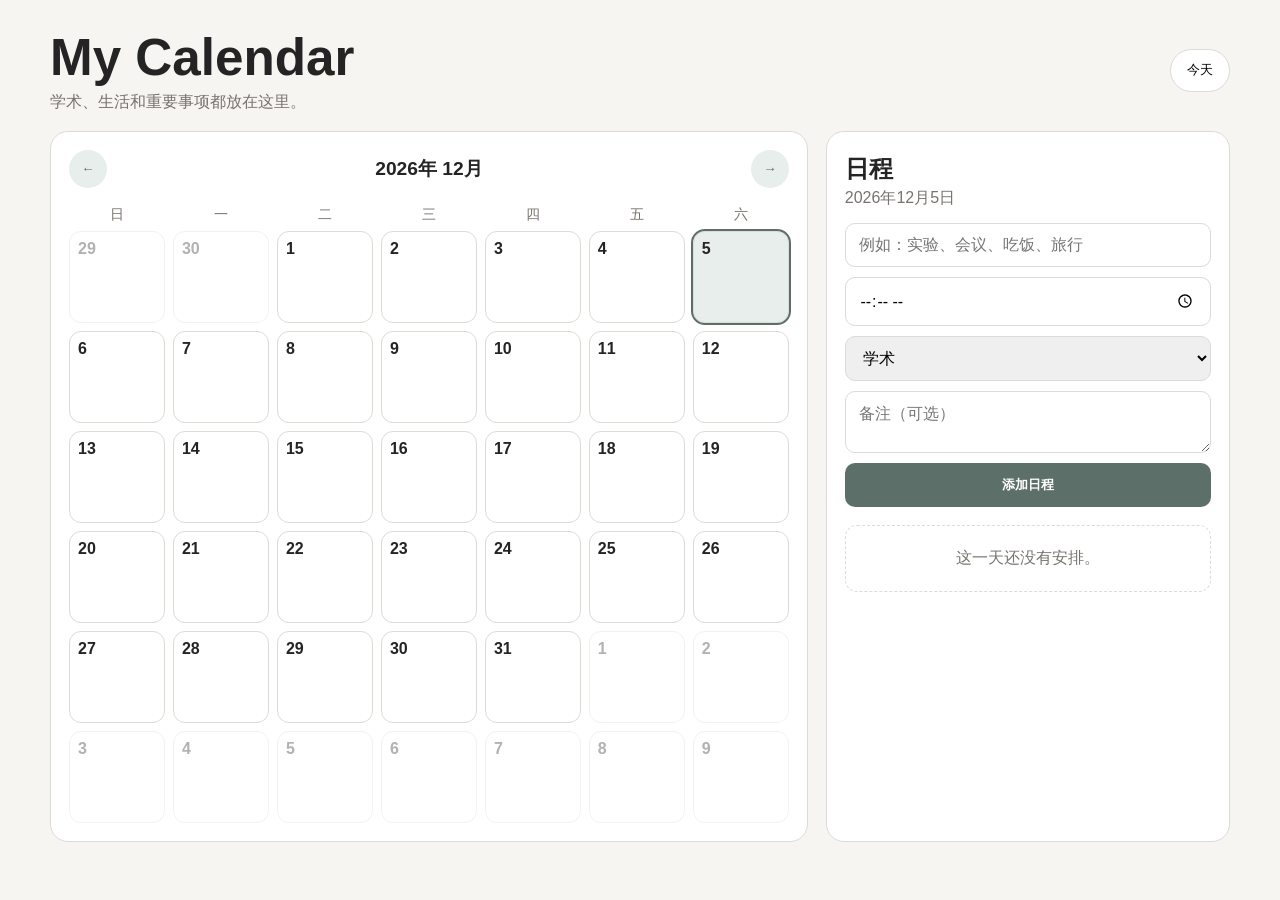
==== calendar.html @ 3a6f12c0 "Add files via upload" ====
<!DOCTYPE html>
<html lang="zh-CN">
<head>
<meta charset="UTF-8">
<meta name="viewport" content="width=device-width,initial-scale=1.0">
<title>My Calendar</title>
<style>
:root{--bg:#f7f5f2;--panel:#fff;--text:#242424;--muted:#77736d;--line:#dedad5;--accent:#5c6f68;--soft:#e8eeeb;--life:#b68564;--important:#b75c5c}
*{box-sizing:border-box}body{margin:0;font-family:-apple-system,BlinkMacSystemFont,"Segoe UI",Arial,sans-serif;background:var(--bg);color:var(--text)}
.app{width:min(1180px,94%);margin:auto;padding:28px 0 50px}.top{display:flex;justify-content:space-between;align-items:center;gap:16px;margin-bottom:18px}
h1{margin:0;font-size:clamp(2rem,4vw,3.4rem)}.sub{color:var(--muted);margin:.3rem 0 0}.today{border:1px solid var(--line);background:#fff;border-radius:999px;padding:.7rem 1rem;cursor:pointer}
.layout{display:grid;grid-template-columns:1.5fr .8fr;gap:18px}.panel{background:var(--panel);border:1px solid var(--line);border-radius:18px;padding:18px}
.calhead{display:flex;justify-content:space-between;align-items:center;margin-bottom:12px}.calhead button{border:0;background:var(--soft);color:var(--accent);width:38px;height:38px;border-radius:50%;cursor:pointer}
.month{font-weight:700;font-size:1.2rem}.week,.days{display:grid;grid-template-columns:repeat(7,1fr);gap:8px}.week div{text-align:center;color:var(--muted);font-size:.85rem;padding:.4rem 0}
.day{min-height:92px;border:1px solid var(--line);border-radius:12px;padding:8px;cursor:pointer}.day.other{opacity:.35}.day.now{outline:2px solid var(--accent)}.day.sel{background:var(--soft)}
.num{font-weight:600}.dots{display:flex;gap:4px;flex-wrap:wrap;margin-top:8px}.dot{width:7px;height:7px;border-radius:50%;background:var(--accent)}.dot.life{background:var(--life)}.dot.important{background:var(--important)}
h2{margin:.2rem 0}.date{color:var(--muted);margin-bottom:14px}.form{display:grid;gap:10px;margin-bottom:18px}
input,select,textarea{width:100%;padding:.75rem .85rem;border:1px solid var(--line);border-radius:10px;font:inherit}.add{border:0;background:var(--accent);color:#fff;padding:.8rem 1rem;border-radius:10px;cursor:pointer;font-weight:600}
.tasks{display:grid;gap:10px}.task{border:1px solid var(--line);border-radius:12px;padding:12px;display:grid;grid-template-columns:auto 1fr auto;gap:10px}.task.done .title{text-decoration:line-through;opacity:.5}
.meta{font-size:.85rem;color:var(--muted);margin-top:4px}.tag{display:inline-block;padding:.15rem .45rem;border-radius:999px;background:var(--soft);color:var(--accent);margin-right:6px}.tag.life{background:#f0e2d7;color:#9a6747}.tag.important{background:#f4dddd;color:#a74a4a}
.del{border:0;background:transparent;color:var(--important);cursor:pointer;font-size:1.1rem}.empty{color:var(--muted);text-align:center;padding:22px;border:1px dashed var(--line);border-radius:12px}
@media(max-width:820px){.layout{grid-template-columns:1fr}.day{min-height:70px}}
</style>
</head>
<body>
<div class="app">
  <div class="top">
    <div><h1>My Calendar</h1><p class="sub">学术、生活和重要事项都放在这里。</p></div>
    <button class="today" id="todayBtn">今天</button>
  </div>
  <div class="layout">
    <section class="panel">
      <div class="calhead"><button id="prev">←</button><div class="month" id="month"></div><button id="next">→</button></div>
      <div class="week"><div>日</div><div>一</div><div>二</div><div>三</div><div>四</div><div>五</div><div>六</div></div>
      <div class="days" id="days"></div>
    </section>
    <aside class="panel">
      <h2>日程</h2><div class="date" id="date"></div>
      <div class="form">
        <input id="title" placeholder="例如：实验、会议、吃饭、旅行">
        <input id="time" type="time">
        <select id="cat"><option value="academic">学术</option><option value="life">生活</option><option value="important">重要</option></select>
        <textarea id="note" placeholder="备注（可选）"></textarea>
        <button class="add" id="add">添加日程</button>
      </div>
      <div class="tasks" id="tasks"></div>
    </aside>
  </div>
</div>
<script>
const K="ying_calendar_v1";let data=JSON.parse(localStorage.getItem(K)||"{}");
const now=new Date();let view=new Date(now.getFullYear(),now.getMonth(),1);let sel=new Date(now.getFullYear(),now.getMonth(),now.getDate());
const $=id=>document.getElementById(id);
function key(d){return d.getFullYear()+"-"+String(d.getMonth()+1).padStart(2,"0")+"-"+String(d.getDate()).padStart(2,"0")}
function same(a,b){return a.getFullYear()==b.getFullYear()&&a.getMonth()==b.getMonth()&&a.getDate()==b.getDate()}
function save(){localStorage.setItem(K,JSON.stringify(data))}
function renderCal(){
 $("days").innerHTML=""; const y=view.getFullYear(),m=view.getMonth(); $("month").textContent=`${y}年 ${m+1}月`;
 const first=new Date(y,m,1),start=new Date(y,m,1-first.getDay());
 for(let i=0;i<42;i++){let d=new Date(start);d.setDate(start.getDate()+i);let e=document.createElement("div");e.className="day"+(d.getMonth()!=m?" other":"")+(same(d,now)?" now":"")+(same(d,sel)?" sel":"");
 e.innerHTML=`<div class="num">${d.getDate()}</div>`; let arr=data[key(d)]||[]; if(arr.length){let dots=document.createElement("div");dots.className="dots";arr.slice(0,6).forEach(t=>{let s=document.createElement("span");s.className="dot "+t.cat;dots.appendChild(s)});e.appendChild(dots)}
 e.onclick=()=>{sel=new Date(d.getFullYear(),d.getMonth(),d.getDate());if(d.getMonth()!=m)view=new Date(d.getFullYear(),d.getMonth(),1);render()};$("days").appendChild(e)}
}
function label(c){return c==="life"?"生活":c==="important"?"重要":"学术"}
function renderTasks(){
 const k=key(sel),arr=data[k]||[];$("date").textContent=`${sel.getFullYear()}年${sel.getMonth()+1}月${sel.getDate()}日`;$("tasks").innerHTML="";
 if(!arr.length){$("tasks").innerHTML='<div class="empty">这一天还没有安排。</div>';return}
 arr.sort((a,b)=>(a.time||"99:99").localeCompare(b.time||"99:99")).forEach((t,i)=>{let e=document.createElement("div");e.className="task"+(t.done?" done":"");
 e.innerHTML=`<input type="checkbox" ${t.done?"checked":""}><div><div class="title">${t.title}</div><div class="meta"><span class="tag ${t.cat}">${label(t.cat)}</span>${t.time||""}${t.note?" · "+t.note:""}</div></div><button class="del">×</button>`;
 e.querySelector("input").onchange=x=>{t.done=x.target.checked;save();renderTasks()};e.querySelector(".del").onclick=()=>{arr.splice(i,1);if(!arr.length)delete data[k];save();render()};$("tasks").appendChild(e)})
}
function render(){renderCal();renderTasks()}
$("prev").onclick=()=>{view=new Date(view.getFullYear(),view.getMonth()-1,1);renderCal()};$("next").onclick=()=>{view=new Date(view.getFullYear(),view.getMonth()+1,1);renderCal()};
$("todayBtn").onclick=()=>{sel=new Date(now.getFullYear(),now.getMonth(),now.getDate());view=new Date(now.getFullYear(),now.getMonth(),1);render()};
$("add").onclick=()=>{let t=$("title").value.trim();if(!t)return alert("先写一个日程名称。");let k=key(sel);data[k]=data[k]||[];data[k].push({title:t,time:$("time").value,cat:$("cat").value,note:$("note").value.trim(),done:false});$("title").value="";$("time").value="";$("note").value="";save();render()};
render();
</script>
</body>
</html>
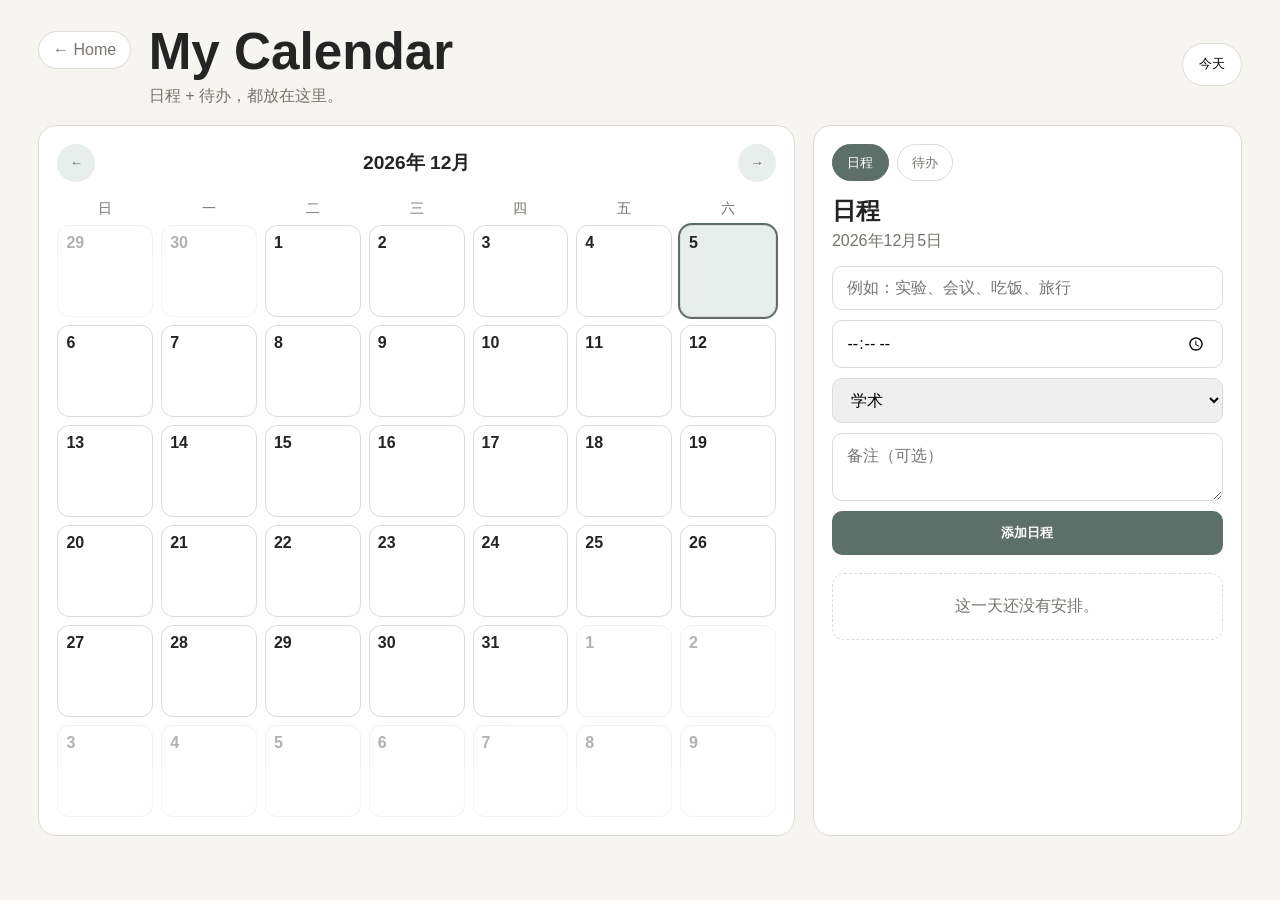
==== commit a4d6336c: "Add files via upload" ====
--- a/calendar.html
+++ b/calendar.html
@@ -3,77 +3,260 @@
 <head>
 <meta charset="UTF-8">
 <meta name="viewport" content="width=device-width,initial-scale=1.0">
-<title>My Calendar</title>
+<title>Ying's Calendar</title>
 <style>
-:root{--bg:#f7f5f2;--panel:#fff;--text:#242424;--muted:#77736d;--line:#dedad5;--accent:#5c6f68;--soft:#e8eeeb;--life:#b68564;--important:#b75c5c}
-*{box-sizing:border-box}body{margin:0;font-family:-apple-system,BlinkMacSystemFont,"Segoe UI",Arial,sans-serif;background:var(--bg);color:var(--text)}
-.app{width:min(1180px,94%);margin:auto;padding:28px 0 50px}.top{display:flex;justify-content:space-between;align-items:center;gap:16px;margin-bottom:18px}
-h1{margin:0;font-size:clamp(2rem,4vw,3.4rem)}.sub{color:var(--muted);margin:.3rem 0 0}.today{border:1px solid var(--line);background:#fff;border-radius:999px;padding:.7rem 1rem;cursor:pointer}
-.layout{display:grid;grid-template-columns:1.5fr .8fr;gap:18px}.panel{background:var(--panel);border:1px solid var(--line);border-radius:18px;padding:18px}
-.calhead{display:flex;justify-content:space-between;align-items:center;margin-bottom:12px}.calhead button{border:0;background:var(--soft);color:var(--accent);width:38px;height:38px;border-radius:50%;cursor:pointer}
-.month{font-weight:700;font-size:1.2rem}.week,.days{display:grid;grid-template-columns:repeat(7,1fr);gap:8px}.week div{text-align:center;color:var(--muted);font-size:.85rem;padding:.4rem 0}
-.day{min-height:92px;border:1px solid var(--line);border-radius:12px;padding:8px;cursor:pointer}.day.other{opacity:.35}.day.now{outline:2px solid var(--accent)}.day.sel{background:var(--soft)}
-.num{font-weight:600}.dots{display:flex;gap:4px;flex-wrap:wrap;margin-top:8px}.dot{width:7px;height:7px;border-radius:50%;background:var(--accent)}.dot.life{background:var(--life)}.dot.important{background:var(--important)}
-h2{margin:.2rem 0}.date{color:var(--muted);margin-bottom:14px}.form{display:grid;gap:10px;margin-bottom:18px}
-input,select,textarea{width:100%;padding:.75rem .85rem;border:1px solid var(--line);border-radius:10px;font:inherit}.add{border:0;background:var(--accent);color:#fff;padding:.8rem 1rem;border-radius:10px;cursor:pointer;font-weight:600}
-.tasks{display:grid;gap:10px}.task{border:1px solid var(--line);border-radius:12px;padding:12px;display:grid;grid-template-columns:auto 1fr auto;gap:10px}.task.done .title{text-decoration:line-through;opacity:.5}
-.meta{font-size:.85rem;color:var(--muted);margin-top:4px}.tag{display:inline-block;padding:.15rem .45rem;border-radius:999px;background:var(--soft);color:var(--accent);margin-right:6px}.tag.life{background:#f0e2d7;color:#9a6747}.tag.important{background:#f4dddd;color:#a74a4a}
-.del{border:0;background:transparent;color:var(--important);cursor:pointer;font-size:1.1rem}.empty{color:var(--muted);text-align:center;padding:22px;border:1px dashed var(--line);border-radius:12px}
-@media(max-width:820px){.layout{grid-template-columns:1fr}.day{min-height:70px}}
+:root{
+  --bg:#f7f5f2;--panel:#fff;--text:#242424;--muted:#77736d;--line:#dedad5;
+  --accent:#5c6f68;--soft:#e8eeeb;--life:#b68564;--important:#b75c5c
+}
+*{box-sizing:border-box}
+body{margin:0;font-family:-apple-system,BlinkMacSystemFont,"Segoe UI",Arial,sans-serif;background:var(--bg);color:var(--text)}
+a{color:inherit}
+.app{width:min(1220px,94%);margin:auto;padding:22px 0 50px}
+.top{display:flex;justify-content:space-between;align-items:center;gap:16px;margin-bottom:18px}
+.top-left{display:flex;align-items:flex-start;gap:18px}
+.back{margin-top:9px;text-decoration:none;border:1px solid var(--line);background:#fff;border-radius:999px;padding:.55rem .85rem;color:var(--muted)}
+h1{margin:0;font-size:clamp(2rem,4vw,3.4rem)}
+.sub{color:var(--muted);margin:.3rem 0 0}
+.today{border:1px solid var(--line);background:#fff;border-radius:999px;padding:.7rem 1rem;cursor:pointer}
+.layout{display:grid;grid-template-columns:1.5fr .85fr;gap:18px}
+.panel{background:var(--panel);border:1px solid var(--line);border-radius:18px;padding:18px}
+.calhead{display:flex;justify-content:space-between;align-items:center;margin-bottom:12px}
+.calhead button{border:0;background:var(--soft);color:var(--accent);width:38px;height:38px;border-radius:50%;cursor:pointer}
+.month{font-weight:700;font-size:1.2rem}
+.week,.days{display:grid;grid-template-columns:repeat(7,1fr);gap:8px}
+.week div{text-align:center;color:var(--muted);font-size:.85rem;padding:.4rem 0}
+.day{min-height:92px;border:1px solid var(--line);border-radius:12px;padding:8px;cursor:pointer}
+.day.other{opacity:.35}.day.now{outline:2px solid var(--accent)}.day.sel{background:var(--soft)}
+.num{font-weight:600}
+.dots{display:flex;gap:4px;flex-wrap:wrap;margin-top:8px}
+.dot{width:7px;height:7px;border-radius:50%;background:var(--accent)}
+.dot.life{background:var(--life)}.dot.important{background:var(--important)}
+.tabs{display:flex;gap:8px;margin-bottom:14px}
+.tab{border:1px solid var(--line);background:#fff;padding:.55rem .9rem;border-radius:999px;cursor:pointer;color:var(--muted)}
+.tab.active{background:var(--accent);color:#fff;border-color:var(--accent)}
+.tabpage{display:none}.tabpage.active{display:block}
+h2{margin:.2rem 0}.date{color:var(--muted);margin-bottom:14px}
+.form{display:grid;gap:10px;margin-bottom:18px}
+input,select,textarea{width:100%;padding:.75rem .85rem;border:1px solid var(--line);border-radius:10px;font:inherit}
+textarea{min-height:68px;resize:vertical}
+.add{border:0;background:var(--accent);color:#fff;padding:.8rem 1rem;border-radius:10px;cursor:pointer;font-weight:600}
+.tasks,.todos{display:grid;gap:10px}
+.task,.todo{border:1px solid var(--line);border-radius:12px;padding:12px;display:grid;grid-template-columns:auto 1fr auto;gap:10px;align-items:start}
+.task.done .title,.todo.done .title{text-decoration:line-through;opacity:.5}
+.meta{font-size:.85rem;color:var(--muted);margin-top:4px}
+.tag{display:inline-block;padding:.15rem .45rem;border-radius:999px;background:var(--soft);color:var(--accent);margin-right:6px}
+.tag.life{background:#f0e2d7;color:#9a6747}.tag.important{background:#f4dddd;color:#a74a4a}
+.del{border:0;background:transparent;color:var(--important);cursor:pointer;font-size:1.1rem}
+.empty{color:var(--muted);text-align:center;padding:22px;border:1px dashed var(--line);border-radius:12px}
+.todo-form{display:grid;grid-template-columns:1fr auto;gap:8px;margin-bottom:12px}
+.todo-form button{border:0;background:var(--accent);color:#fff;border-radius:10px;padding:0 1rem;cursor:pointer}
+.todo-tools{display:flex;justify-content:space-between;align-items:center;margin:10px 0 14px;color:var(--muted);font-size:.9rem}
+.small-btn{border:1px solid var(--line);background:#fff;border-radius:999px;padding:.4rem .7rem;cursor:pointer;color:var(--muted)}
+@media(max-width:820px){.layout{grid-template-columns:1fr}.day{min-height:70px}.top{align-items:flex-start}.top-left{gap:10px}}
 </style>
 </head>
 <body>
 <div class="app">
   <div class="top">
-    <div><h1>My Calendar</h1><p class="sub">学术、生活和重要事项都放在这里。</p></div>
+    <div class="top-left">
+      <a class="back" href="index.html">← Home</a>
+      <div>
+        <h1>My Calendar</h1>
+        <p class="sub">日程 + 待办，都放在这里。</p>
+      </div>
+    </div>
     <button class="today" id="todayBtn">今天</button>
   </div>
+
   <div class="layout">
     <section class="panel">
-      <div class="calhead"><button id="prev">←</button><div class="month" id="month"></div><button id="next">→</button></div>
+      <div class="calhead">
+        <button id="prev">←</button>
+        <div class="month" id="month"></div>
+        <button id="next">→</button>
+      </div>
       <div class="week"><div>日</div><div>一</div><div>二</div><div>三</div><div>四</div><div>五</div><div>六</div></div>
       <div class="days" id="days"></div>
     </section>
+
     <aside class="panel">
-      <h2>日程</h2><div class="date" id="date"></div>
-      <div class="form">
-        <input id="title" placeholder="例如：实验、会议、吃饭、旅行">
-        <input id="time" type="time">
-        <select id="cat"><option value="academic">学术</option><option value="life">生活</option><option value="important">重要</option></select>
-        <textarea id="note" placeholder="备注（可选）"></textarea>
-        <button class="add" id="add">添加日程</button>
-      </div>
-      <div class="tasks" id="tasks"></div>
+      <div class="tabs">
+        <button class="tab active" data-tab="schedule">日程</button>
+        <button class="tab" data-tab="todo">待办</button>
+      </div>
+
+      <div id="schedule" class="tabpage active">
+        <h2>日程</h2>
+        <div class="date" id="date"></div>
+        <div class="form">
+          <input id="title" placeholder="例如：实验、会议、吃饭、旅行">
+          <input id="time" type="time">
+          <select id="cat">
+            <option value="academic">学术</option>
+            <option value="life">生活</option>
+            <option value="important">重要</option>
+          </select>
+          <textarea id="note" placeholder="备注（可选）"></textarea>
+          <button class="add" id="add">添加日程</button>
+        </div>
+        <div class="tasks" id="tasks"></div>
+      </div>
+
+      <div id="todo" class="tabpage">
+        <h2>待办清单</h2>
+        <div class="todo-form">
+          <input id="todoTitle" placeholder="例如：整理数据、买咖啡豆、预约...">
+          <button id="addTodo">添加</button>
+        </div>
+        <div class="todo-tools">
+          <span id="todoCount">0 项未完成</span>
+          <button class="small-btn" id="clearDone">清除已完成</button>
+        </div>
+        <div class="todos" id="todos"></div>
+      </div>
     </aside>
   </div>
 </div>
+
 <script>
-const K="ying_calendar_v1";let data=JSON.parse(localStorage.getItem(K)||"{}");
-const now=new Date();let view=new Date(now.getFullYear(),now.getMonth(),1);let sel=new Date(now.getFullYear(),now.getMonth(),now.getDate());
+const K="ying_calendar_v2";
+let store=JSON.parse(localStorage.getItem(K)||'{"events":{},"todos":[]}');
+if(!store.events) store.events={};
+if(!store.todos) store.todos=[];
+
+const now=new Date();
+let view=new Date(now.getFullYear(),now.getMonth(),1);
+let sel=new Date(now.getFullYear(),now.getMonth(),now.getDate());
 const $=id=>document.getElementById(id);
-function key(d){return d.getFullYear()+"-"+String(d.getMonth()+1).padStart(2,"0")+"-"+String(d.getDate()).padStart(2,"0")}
-function same(a,b){return a.getFullYear()==b.getFullYear()&&a.getMonth()==b.getMonth()&&a.getDate()==b.getDate()}
-function save(){localStorage.setItem(K,JSON.stringify(data))}
+
+function dateKey(d){
+  return d.getFullYear()+"-"+String(d.getMonth()+1).padStart(2,"0")+"-"+String(d.getDate()).padStart(2,"0");
+}
+function same(a,b){
+  return a.getFullYear()==b.getFullYear()&&a.getMonth()==b.getMonth()&&a.getDate()==b.getDate();
+}
+function save(){localStorage.setItem(K,JSON.stringify(store))}
+function catLabel(c){return c==="life"?"生活":c==="important"?"重要":"学术"}
+
 function renderCal(){
- $("days").innerHTML=""; const y=view.getFullYear(),m=view.getMonth(); $("month").textContent=`${y}年 ${m+1}月`;
- const first=new Date(y,m,1),start=new Date(y,m,1-first.getDay());
- for(let i=0;i<42;i++){let d=new Date(start);d.setDate(start.getDate()+i);let e=document.createElement("div");e.className="day"+(d.getMonth()!=m?" other":"")+(same(d,now)?" now":"")+(same(d,sel)?" sel":"");
- e.innerHTML=`<div class="num">${d.getDate()}</div>`; let arr=data[key(d)]||[]; if(arr.length){let dots=document.createElement("div");dots.className="dots";arr.slice(0,6).forEach(t=>{let s=document.createElement("span");s.className="dot "+t.cat;dots.appendChild(s)});e.appendChild(dots)}
- e.onclick=()=>{sel=new Date(d.getFullYear(),d.getMonth(),d.getDate());if(d.getMonth()!=m)view=new Date(d.getFullYear(),d.getMonth(),1);render()};$("days").appendChild(e)}
-}
-function label(c){return c==="life"?"生活":c==="important"?"重要":"学术"}
+  $("days").innerHTML="";
+  const y=view.getFullYear(),m=view.getMonth();
+  $("month").textContent=`${y}年 ${m+1}月`;
+  const first=new Date(y,m,1), start=new Date(y,m,1-first.getDay());
+
+  for(let i=0;i<42;i++){
+    let d=new Date(start); d.setDate(start.getDate()+i);
+    let e=document.createElement("div");
+    e.className="day"+(d.getMonth()!=m?" other":"")+(same(d,now)?" now":"")+(same(d,sel)?" sel":"");
+    e.innerHTML=`<div class="num">${d.getDate()}</div>`;
+
+    let arr=store.events[dateKey(d)]||[];
+    if(arr.length){
+      let dots=document.createElement("div"); dots.className="dots";
+      arr.slice(0,6).forEach(t=>{
+        let s=document.createElement("span"); s.className="dot "+t.cat; dots.appendChild(s);
+      });
+      e.appendChild(dots);
+    }
+    e.onclick=()=>{
+      sel=new Date(d.getFullYear(),d.getMonth(),d.getDate());
+      if(d.getMonth()!=m) view=new Date(d.getFullYear(),d.getMonth(),1);
+      renderAll();
+    };
+    $("days").appendChild(e);
+  }
+}
+
 function renderTasks(){
- const k=key(sel),arr=data[k]||[];$("date").textContent=`${sel.getFullYear()}年${sel.getMonth()+1}月${sel.getDate()}日`;$("tasks").innerHTML="";
- if(!arr.length){$("tasks").innerHTML='<div class="empty">这一天还没有安排。</div>';return}
- arr.sort((a,b)=>(a.time||"99:99").localeCompare(b.time||"99:99")).forEach((t,i)=>{let e=document.createElement("div");e.className="task"+(t.done?" done":"");
- e.innerHTML=`<input type="checkbox" ${t.done?"checked":""}><div><div class="title">${t.title}</div><div class="meta"><span class="tag ${t.cat}">${label(t.cat)}</span>${t.time||""}${t.note?" · "+t.note:""}</div></div><button class="del">×</button>`;
- e.querySelector("input").onchange=x=>{t.done=x.target.checked;save();renderTasks()};e.querySelector(".del").onclick=()=>{arr.splice(i,1);if(!arr.length)delete data[k];save();render()};$("tasks").appendChild(e)})
-}
-function render(){renderCal();renderTasks()}
-$("prev").onclick=()=>{view=new Date(view.getFullYear(),view.getMonth()-1,1);renderCal()};$("next").onclick=()=>{view=new Date(view.getFullYear(),view.getMonth()+1,1);renderCal()};
-$("todayBtn").onclick=()=>{sel=new Date(now.getFullYear(),now.getMonth(),now.getDate());view=new Date(now.getFullYear(),now.getMonth(),1);render()};
-$("add").onclick=()=>{let t=$("title").value.trim();if(!t)return alert("先写一个日程名称。");let k=key(sel);data[k]=data[k]||[];data[k].push({title:t,time:$("time").value,cat:$("cat").value,note:$("note").value.trim(),done:false});$("title").value="";$("time").value="";$("note").value="";save();render()};
-render();
+  const k=dateKey(sel), arr=store.events[k]||[];
+  $("date").textContent=`${sel.getFullYear()}年${sel.getMonth()+1}月${sel.getDate()}日`;
+  $("tasks").innerHTML="";
+  if(!arr.length){
+    $("tasks").innerHTML='<div class="empty">这一天还没有安排。</div>';
+    return;
+  }
+  arr.sort((a,b)=>(a.time||"99:99").localeCompare(b.time||"99:99")).forEach((t,i)=>{
+    let e=document.createElement("div"); e.className="task"+(t.done?" done":"");
+    e.innerHTML=`<input type="checkbox" ${t.done?"checked":""}>
+      <div>
+        <div class="title">${t.title}</div>
+        <div class="meta"><span class="tag ${t.cat}">${catLabel(t.cat)}</span>${t.time||""}${t.note?" · "+t.note:""}</div>
+      </div>
+      <button class="del">×</button>`;
+    e.querySelector("input").onchange=x=>{t.done=x.target.checked;save();renderTasks()};
+    e.querySelector(".del").onclick=()=>{
+      arr.splice(i,1); if(!arr.length) delete store.events[k];
+      save(); renderAll();
+    };
+    $("tasks").appendChild(e);
+  });
+}
+
+function renderTodos(){
+  $("todos").innerHTML="";
+  const left=store.todos.filter(t=>!t.done).length;
+  $("todoCount").textContent=`${left} 项未完成`;
+  if(!store.todos.length){
+    $("todos").innerHTML='<div class="empty">目前没有待办。</div>';
+    return;
+  }
+  store.todos.forEach((t,i)=>{
+    let e=document.createElement("div"); e.className="todo"+(t.done?" done":"");
+    e.innerHTML=`<input type="checkbox" ${t.done?"checked":""}>
+      <div><div class="title">${t.title}</div></div>
+      <button class="del">×</button>`;
+    e.querySelector("input").onchange=x=>{t.done=x.target.checked;save();renderTodos()};
+    e.querySelector(".del").onclick=()=>{store.todos.splice(i,1);save();renderTodos()};
+    $("todos").appendChild(e);
+  });
+}
+
+function renderAll(){renderCal();renderTasks();renderTodos()}
+
+$("prev").onclick=()=>{view=new Date(view.getFullYear(),view.getMonth()-1,1);renderCal()};
+$("next").onclick=()=>{view=new Date(view.getFullYear(),view.getMonth()+1,1);renderCal()};
+$("todayBtn").onclick=()=>{
+  sel=new Date(now.getFullYear(),now.getMonth(),now.getDate());
+  view=new Date(now.getFullYear(),now.getMonth(),1);
+  renderAll();
+};
+
+$("add").onclick=()=>{
+  let t=$("title").value.trim();
+  if(!t) return alert("先写一个日程名称。");
+  let k=dateKey(sel);
+  store.events[k]=store.events[k]||[];
+  store.events[k].push({
+    title:t,time:$("time").value,cat:$("cat").value,note:$("note").value.trim(),done:false
+  });
+  $("title").value=""; $("time").value=""; $("note").value="";
+  save(); renderAll();
+};
+
+$("addTodo").onclick=()=>{
+  let t=$("todoTitle").value.trim();
+  if(!t) return;
+  store.todos.push({title:t,done:false});
+  $("todoTitle").value="";
+  save(); renderTodos();
+};
+$("todoTitle").addEventListener("keydown",e=>{if(e.key==="Enter") $("addTodo").click()});
+$("clearDone").onclick=()=>{
+  store.todos=store.todos.filter(t=>!t.done);
+  save(); renderTodos();
+};
+
+document.querySelectorAll(".tab").forEach(btn=>{
+  btn.onclick=()=>{
+    document.querySelectorAll(".tab").forEach(b=>b.classList.remove("active"));
+    document.querySelectorAll(".tabpage").forEach(p=>p.classList.remove("active"));
+    btn.classList.add("active");
+    $(btn.dataset.tab).classList.add("active");
+  }
+});
+
+renderAll();
 </script>
 </body>
-</html>+</html>
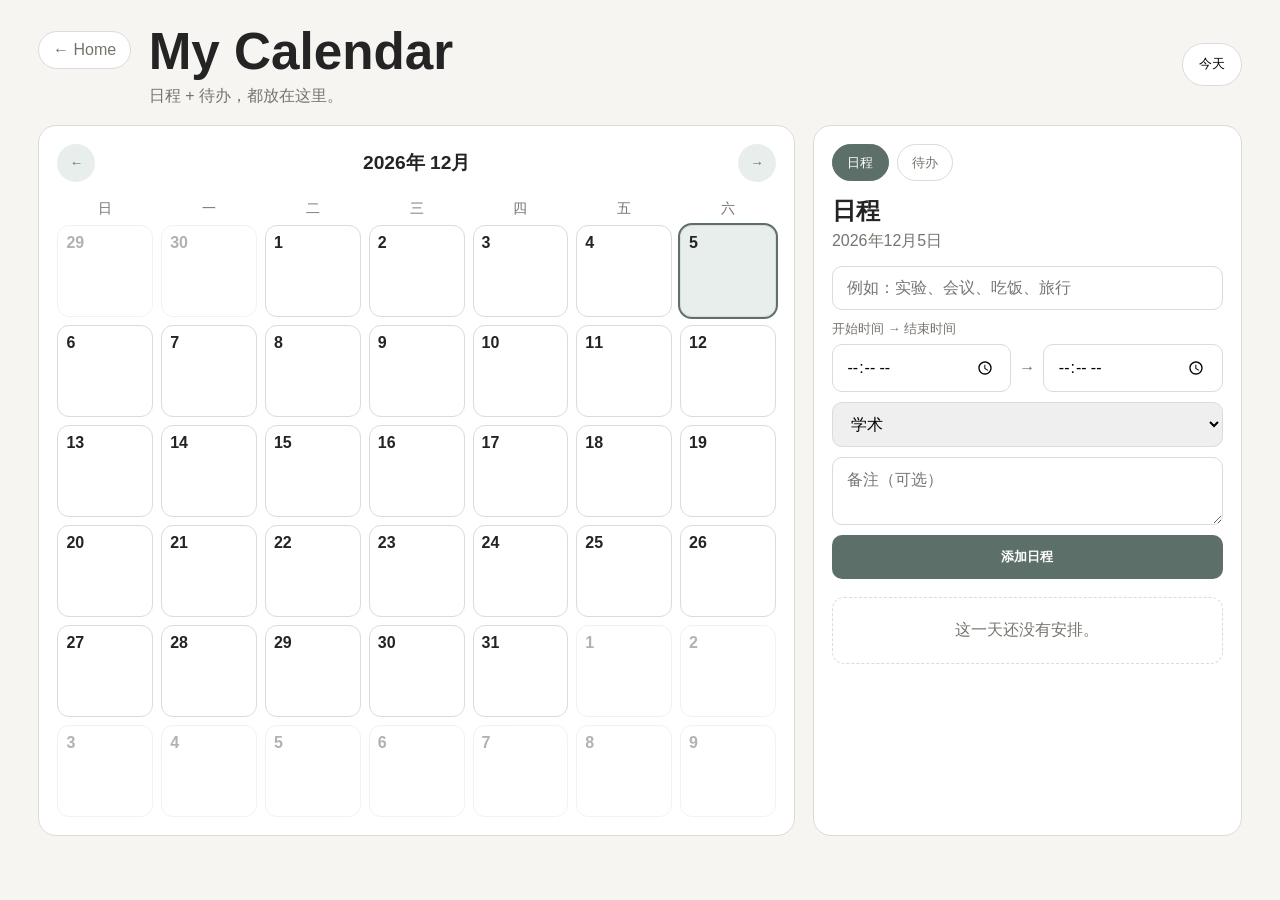
==== commit aa136ac4: "Add files via upload" ====
--- a/calendar.html
+++ b/calendar.html
@@ -5,54 +5,26 @@
 <meta name="viewport" content="width=device-width,initial-scale=1.0">
 <title>Ying's Calendar</title>
 <style>
-:root{
-  --bg:#f7f5f2;--panel:#fff;--text:#242424;--muted:#77736d;--line:#dedad5;
-  --accent:#5c6f68;--soft:#e8eeeb;--life:#b68564;--important:#b75c5c
-}
-*{box-sizing:border-box}
-body{margin:0;font-family:-apple-system,BlinkMacSystemFont,"Segoe UI",Arial,sans-serif;background:var(--bg);color:var(--text)}
-a{color:inherit}
-.app{width:min(1220px,94%);margin:auto;padding:22px 0 50px}
-.top{display:flex;justify-content:space-between;align-items:center;gap:16px;margin-bottom:18px}
-.top-left{display:flex;align-items:flex-start;gap:18px}
-.back{margin-top:9px;text-decoration:none;border:1px solid var(--line);background:#fff;border-radius:999px;padding:.55rem .85rem;color:var(--muted)}
-h1{margin:0;font-size:clamp(2rem,4vw,3.4rem)}
-.sub{color:var(--muted);margin:.3rem 0 0}
-.today{border:1px solid var(--line);background:#fff;border-radius:999px;padding:.7rem 1rem;cursor:pointer}
-.layout{display:grid;grid-template-columns:1.5fr .85fr;gap:18px}
-.panel{background:var(--panel);border:1px solid var(--line);border-radius:18px;padding:18px}
-.calhead{display:flex;justify-content:space-between;align-items:center;margin-bottom:12px}
-.calhead button{border:0;background:var(--soft);color:var(--accent);width:38px;height:38px;border-radius:50%;cursor:pointer}
-.month{font-weight:700;font-size:1.2rem}
-.week,.days{display:grid;grid-template-columns:repeat(7,1fr);gap:8px}
-.week div{text-align:center;color:var(--muted);font-size:.85rem;padding:.4rem 0}
-.day{min-height:92px;border:1px solid var(--line);border-radius:12px;padding:8px;cursor:pointer}
-.day.other{opacity:.35}.day.now{outline:2px solid var(--accent)}.day.sel{background:var(--soft)}
-.num{font-weight:600}
-.dots{display:flex;gap:4px;flex-wrap:wrap;margin-top:8px}
-.dot{width:7px;height:7px;border-radius:50%;background:var(--accent)}
-.dot.life{background:var(--life)}.dot.important{background:var(--important)}
-.tabs{display:flex;gap:8px;margin-bottom:14px}
-.tab{border:1px solid var(--line);background:#fff;padding:.55rem .9rem;border-radius:999px;cursor:pointer;color:var(--muted)}
-.tab.active{background:var(--accent);color:#fff;border-color:var(--accent)}
-.tabpage{display:none}.tabpage.active{display:block}
-h2{margin:.2rem 0}.date{color:var(--muted);margin-bottom:14px}
-.form{display:grid;gap:10px;margin-bottom:18px}
-input,select,textarea{width:100%;padding:.75rem .85rem;border:1px solid var(--line);border-radius:10px;font:inherit}
-textarea{min-height:68px;resize:vertical}
-.add{border:0;background:var(--accent);color:#fff;padding:.8rem 1rem;border-radius:10px;cursor:pointer;font-weight:600}
-.tasks,.todos{display:grid;gap:10px}
-.task,.todo{border:1px solid var(--line);border-radius:12px;padding:12px;display:grid;grid-template-columns:auto 1fr auto;gap:10px;align-items:start}
-.task.done .title,.todo.done .title{text-decoration:line-through;opacity:.5}
-.meta{font-size:.85rem;color:var(--muted);margin-top:4px}
-.tag{display:inline-block;padding:.15rem .45rem;border-radius:999px;background:var(--soft);color:var(--accent);margin-right:6px}
-.tag.life{background:#f0e2d7;color:#9a6747}.tag.important{background:#f4dddd;color:#a74a4a}
-.del{border:0;background:transparent;color:var(--important);cursor:pointer;font-size:1.1rem}
-.empty{color:var(--muted);text-align:center;padding:22px;border:1px dashed var(--line);border-radius:12px}
-.todo-form{display:grid;grid-template-columns:1fr auto;gap:8px;margin-bottom:12px}
-.todo-form button{border:0;background:var(--accent);color:#fff;border-radius:10px;padding:0 1rem;cursor:pointer}
-.todo-tools{display:flex;justify-content:space-between;align-items:center;margin:10px 0 14px;color:var(--muted);font-size:.9rem}
-.small-btn{border:1px solid var(--line);background:#fff;border-radius:999px;padding:.4rem .7rem;cursor:pointer;color:var(--muted)}
+:root{--bg:#f7f5f2;--panel:#fff;--text:#242424;--muted:#77736d;--line:#dedad5;--accent:#5c6f68;--soft:#e8eeeb;--life:#b68564;--important:#b75c5c}
+*{box-sizing:border-box}body{margin:0;font-family:-apple-system,BlinkMacSystemFont,"Segoe UI",Arial,sans-serif;background:var(--bg);color:var(--text)}
+a{color:inherit}.app{width:min(1220px,94%);margin:auto;padding:22px 0 50px}.top{display:flex;justify-content:space-between;align-items:center;gap:16px;margin-bottom:18px}
+.top-left{display:flex;align-items:flex-start;gap:18px}.back{margin-top:9px;text-decoration:none;border:1px solid var(--line);background:#fff;border-radius:999px;padding:.55rem .85rem;color:var(--muted)}
+h1{margin:0;font-size:clamp(2rem,4vw,3.4rem)}.sub{color:var(--muted);margin:.3rem 0 0}.today{border:1px solid var(--line);background:#fff;border-radius:999px;padding:.7rem 1rem;cursor:pointer}
+.layout{display:grid;grid-template-columns:1.5fr .85fr;gap:18px}.panel{background:var(--panel);border:1px solid var(--line);border-radius:18px;padding:18px}
+.calhead{display:flex;justify-content:space-between;align-items:center;margin-bottom:12px}.calhead button{border:0;background:var(--soft);color:var(--accent);width:38px;height:38px;border-radius:50%;cursor:pointer}
+.month{font-weight:700;font-size:1.2rem}.week,.days{display:grid;grid-template-columns:repeat(7,1fr);gap:8px}.week div{text-align:center;color:var(--muted);font-size:.85rem;padding:.4rem 0}
+.day{min-height:92px;border:1px solid var(--line);border-radius:12px;padding:8px;cursor:pointer}.day.other{opacity:.35}.day.now{outline:2px solid var(--accent)}.day.sel{background:var(--soft)}
+.num{font-weight:600}.dots{display:flex;gap:4px;flex-wrap:wrap;margin-top:8px}.dot{width:7px;height:7px;border-radius:50%;background:var(--accent)}.dot.life{background:var(--life)}.dot.important{background:var(--important)}
+.tabs{display:flex;gap:8px;margin-bottom:14px}.tab{border:1px solid var(--line);background:#fff;padding:.55rem .9rem;border-radius:999px;cursor:pointer;color:var(--muted)}.tab.active{background:var(--accent);color:#fff;border-color:var(--accent)}
+.tabpage{display:none}.tabpage.active{display:block}h2{margin:.2rem 0}.date{color:var(--muted);margin-bottom:14px}.form{display:grid;gap:10px;margin-bottom:18px}
+.time-row{display:grid;grid-template-columns:1fr auto 1fr;gap:8px;align-items:center}.time-label{font-size:.82rem;color:var(--muted);margin-bottom:-4px}
+input,select,textarea{width:100%;padding:.75rem .85rem;border:1px solid var(--line);border-radius:10px;font:inherit}textarea{min-height:68px;resize:vertical}
+.add{border:0;background:var(--accent);color:#fff;padding:.8rem 1rem;border-radius:10px;cursor:pointer;font-weight:600}.tasks,.todos{display:grid;gap:10px}
+.task,.todo{border:1px solid var(--line);border-radius:12px;padding:12px;display:grid;grid-template-columns:auto 1fr auto;gap:10px;align-items:start}.task.done .title,.todo.done .title{text-decoration:line-through;opacity:.5}
+.meta{font-size:.85rem;color:var(--muted);margin-top:4px}.tag{display:inline-block;padding:.15rem .45rem;border-radius:999px;background:var(--soft);color:var(--accent);margin-right:6px}.tag.life{background:#f0e2d7;color:#9a6747}.tag.important{background:#f4dddd;color:#a74a4a}
+.del{border:0;background:transparent;color:var(--important);cursor:pointer;font-size:1.1rem}.empty{color:var(--muted);text-align:center;padding:22px;border:1px dashed var(--line);border-radius:12px}
+.todo-form{display:grid;grid-template-columns:1fr auto;gap:8px;margin-bottom:12px}.todo-form button{border:0;background:var(--accent);color:#fff;border-radius:10px;padding:0 1rem;cursor:pointer}
+.todo-tools{display:flex;justify-content:space-between;align-items:center;margin:10px 0 14px;color:var(--muted);font-size:.9rem}.small-btn{border:1px solid var(--line);background:#fff;border-radius:999px;padding:.4rem .7rem;cursor:pointer;color:var(--muted)}
 @media(max-width:820px){.layout{grid-template-columns:1fr}.day{min-height:70px}.top{align-items:flex-start}.top-left{gap:10px}}
 </style>
 </head>
@@ -61,42 +33,32 @@
   <div class="top">
     <div class="top-left">
       <a class="back" href="index.html">← Home</a>
-      <div>
-        <h1>My Calendar</h1>
-        <p class="sub">日程 + 待办，都放在这里。</p>
-      </div>
+      <div><h1>My Calendar</h1><p class="sub">日程 + 待办，都放在这里。</p></div>
     </div>
     <button class="today" id="todayBtn">今天</button>
   </div>
 
   <div class="layout">
     <section class="panel">
-      <div class="calhead">
-        <button id="prev">←</button>
-        <div class="month" id="month"></div>
-        <button id="next">→</button>
-      </div>
+      <div class="calhead"><button id="prev">←</button><div class="month" id="month"></div><button id="next">→</button></div>
       <div class="week"><div>日</div><div>一</div><div>二</div><div>三</div><div>四</div><div>五</div><div>六</div></div>
       <div class="days" id="days"></div>
     </section>
 
     <aside class="panel">
-      <div class="tabs">
-        <button class="tab active" data-tab="schedule">日程</button>
-        <button class="tab" data-tab="todo">待办</button>
-      </div>
+      <div class="tabs"><button class="tab active" data-tab="schedule">日程</button><button class="tab" data-tab="todo">待办</button></div>
 
       <div id="schedule" class="tabpage active">
-        <h2>日程</h2>
-        <div class="date" id="date"></div>
+        <h2>日程</h2><div class="date" id="date"></div>
         <div class="form">
           <input id="title" placeholder="例如：实验、会议、吃饭、旅行">
-          <input id="time" type="time">
-          <select id="cat">
-            <option value="academic">学术</option>
-            <option value="life">生活</option>
-            <option value="important">重要</option>
-          </select>
+          <div class="time-label">开始时间 → 结束时间</div>
+          <div class="time-row">
+            <input id="startTime" type="time" aria-label="开始时间">
+            <span style="color:var(--muted)">→</span>
+            <input id="endTime" type="time" aria-label="结束时间">
+          </div>
+          <select id="cat"><option value="academic">学术</option><option value="life">生活</option><option value="important">重要</option></select>
           <textarea id="note" placeholder="备注（可选）"></textarea>
           <button class="add" id="add">添加日程</button>
         </div>
@@ -105,14 +67,17 @@
 
       <div id="todo" class="tabpage">
         <h2>待办清单</h2>
-        <div class="todo-form">
+        <div class="todo-form" style="grid-template-columns:1fr;gap:8px">
           <input id="todoTitle" placeholder="例如：整理数据、买咖啡豆、预约...">
-          <button id="addTodo">添加</button>
+          <div class="time-label">开始时间 → 结束时间</div>
+          <div class="time-row">
+            <input id="todoStartTime" type="time" aria-label="待办开始时间">
+            <span style="color:var(--muted)">→</span>
+            <input id="todoEndTime" type="time" aria-label="待办结束时间">
+          </div>
+          <button id="addTodo" style="min-height:42px">添加</button>
         </div>
-        <div class="todo-tools">
-          <span id="todoCount">0 项未完成</span>
-          <button class="small-btn" id="clearDone">清除已完成</button>
-        </div>
+        <div class="todo-tools"><span id="todoCount">0 项未完成</span><button class="small-btn" id="clearDone">清除已完成</button></div>
         <div class="todos" id="todos"></div>
       </div>
     </aside>
@@ -122,140 +87,81 @@
 <script>
 const K="ying_calendar_v2";
 let store=JSON.parse(localStorage.getItem(K)||'{"events":{},"todos":[]}');
-if(!store.events) store.events={};
-if(!store.todos) store.todos=[];
+if(!store.events) store.events={}; if(!store.todos) store.todos=[];
+const now=new Date(); let view=new Date(now.getFullYear(),now.getMonth(),1); let sel=new Date(now.getFullYear(),now.getMonth(),now.getDate()); const $=id=>document.getElementById(id);
 
-const now=new Date();
-let view=new Date(now.getFullYear(),now.getMonth(),1);
-let sel=new Date(now.getFullYear(),now.getMonth(),now.getDate());
-const $=id=>document.getElementById(id);
-
-function dateKey(d){
-  return d.getFullYear()+"-"+String(d.getMonth()+1).padStart(2,"0")+"-"+String(d.getDate()).padStart(2,"0");
-}
-function same(a,b){
-  return a.getFullYear()==b.getFullYear()&&a.getMonth()==b.getMonth()&&a.getDate()==b.getDate();
-}
+function dateKey(d){return d.getFullYear()+"-"+String(d.getMonth()+1).padStart(2,"0")+"-"+String(d.getDate()).padStart(2,"0")}
+function same(a,b){return a.getFullYear()==b.getFullYear()&&a.getMonth()==b.getMonth()&&a.getDate()==b.getDate()}
 function save(){localStorage.setItem(K,JSON.stringify(store))}
 function catLabel(c){return c==="life"?"生活":c==="important"?"重要":"学术"}
 
 function renderCal(){
-  $("days").innerHTML="";
-  const y=view.getFullYear(),m=view.getMonth();
-  $("month").textContent=`${y}年 ${m+1}月`;
-  const first=new Date(y,m,1), start=new Date(y,m,1-first.getDay());
-
+  $("days").innerHTML=""; const y=view.getFullYear(),m=view.getMonth(); $("month").textContent=`${y}年 ${m+1}月`; const first=new Date(y,m,1), start=new Date(y,m,1-first.getDay());
   for(let i=0;i<42;i++){
-    let d=new Date(start); d.setDate(start.getDate()+i);
-    let e=document.createElement("div");
-    e.className="day"+(d.getMonth()!=m?" other":"")+(same(d,now)?" now":"")+(same(d,sel)?" sel":"");
-    e.innerHTML=`<div class="num">${d.getDate()}</div>`;
-
-    let arr=store.events[dateKey(d)]||[];
-    if(arr.length){
-      let dots=document.createElement("div"); dots.className="dots";
-      arr.slice(0,6).forEach(t=>{
-        let s=document.createElement("span"); s.className="dot "+t.cat; dots.appendChild(s);
-      });
-      e.appendChild(dots);
-    }
-    e.onclick=()=>{
-      sel=new Date(d.getFullYear(),d.getMonth(),d.getDate());
-      if(d.getMonth()!=m) view=new Date(d.getFullYear(),d.getMonth(),1);
-      renderAll();
-    };
-    $("days").appendChild(e);
+    let d=new Date(start); d.setDate(start.getDate()+i); let e=document.createElement("div");
+    e.className="day"+(d.getMonth()!=m?" other":"")+(same(d,now)?" now":"")+(same(d,sel)?" sel":""); e.innerHTML=`<div class="num">${d.getDate()}</div>`;
+    let arr=store.events[dateKey(d)]||[]; if(arr.length){let dots=document.createElement("div"); dots.className="dots"; arr.slice(0,6).forEach(t=>{let s=document.createElement("span"); s.className="dot "+t.cat; dots.appendChild(s)}); e.appendChild(dots)}
+    e.onclick=()=>{sel=new Date(d.getFullYear(),d.getMonth(),d.getDate()); if(d.getMonth()!=m) view=new Date(d.getFullYear(),d.getMonth(),1); renderAll()}; $("days").appendChild(e)
   }
 }
 
 function renderTasks(){
-  const k=dateKey(sel), arr=store.events[k]||[];
-  $("date").textContent=`${sel.getFullYear()}年${sel.getMonth()+1}月${sel.getDate()}日`;
-  $("tasks").innerHTML="";
-  if(!arr.length){
-    $("tasks").innerHTML='<div class="empty">这一天还没有安排。</div>';
-    return;
-  }
-  arr.sort((a,b)=>(a.time||"99:99").localeCompare(b.time||"99:99")).forEach((t,i)=>{
+  const k=dateKey(sel), arr=store.events[k]||[]; $("date").textContent=`${sel.getFullYear()}年${sel.getMonth()+1}月${sel.getDate()}日`; $("tasks").innerHTML="";
+  if(!arr.length){$("tasks").innerHTML='<div class="empty">这一天还没有安排。</div>'; return}
+  arr.sort((a,b)=>(a.startTime||a.time||"99:99").localeCompare(b.startTime||b.time||"99:99")).forEach((t,i)=>{
+    const s=t.startTime||t.time||"", en=t.endTime||"", timeText=s&&en?`${s}–${en}`:s;
     let e=document.createElement("div"); e.className="task"+(t.done?" done":"");
+    e.innerHTML=`<input type="checkbox" ${t.done?"checked":""}><div><div class="title">${t.title}</div><div class="meta"><span class="tag ${t.cat}">${catLabel(t.cat)}</span>${timeText}${t.note?" · "+t.note:""}</div></div><button class="del">×</button>`;
+    e.querySelector("input").onchange=x=>{t.done=x.target.checked;save();renderTasks()}; e.querySelector(".del").onclick=()=>{arr.splice(i,1); if(!arr.length) delete store.events[k]; save(); renderAll()}; $("tasks").appendChild(e)
+  })
+}
+
+function renderTodos(){
+  $("todos").innerHTML=""; const left=store.todos.filter(t=>!t.done).length; $("todoCount").textContent=`${left} 项未完成`;
+  if(!store.todos.length){$("todos").innerHTML='<div class="empty">目前没有待办。</div>'; return}
+  store.todos.forEach((t,i)=>{
+    const s=t.startTime||"", en=t.endTime||"";
+    const timeText=s&&en?`${s}–${en}`:s;
+    let e=document.createElement("div");
+    e.className="todo"+(t.done?" done":"");
     e.innerHTML=`<input type="checkbox" ${t.done?"checked":""}>
       <div>
         <div class="title">${t.title}</div>
-        <div class="meta"><span class="tag ${t.cat}">${catLabel(t.cat)}</span>${t.time||""}${t.note?" · "+t.note:""}</div>
+        ${timeText?`<div class="meta">${timeText}</div>`:""}
       </div>
-      <button class="del">×</button>`;
-    e.querySelector("input").onchange=x=>{t.done=x.target.checked;save();renderTasks()};
-    e.querySelector(".del").onclick=()=>{
-      arr.splice(i,1); if(!arr.length) delete store.events[k];
-      save(); renderAll();
-    };
-    $("tasks").appendChild(e);
-  });
-}
-
-function renderTodos(){
-  $("todos").innerHTML="";
-  const left=store.todos.filter(t=>!t.done).length;
-  $("todoCount").textContent=`${left} 项未完成`;
-  if(!store.todos.length){
-    $("todos").innerHTML='<div class="empty">目前没有待办。</div>';
-    return;
-  }
-  store.todos.forEach((t,i)=>{
-    let e=document.createElement("div"); e.className="todo"+(t.done?" done":"");
-    e.innerHTML=`<input type="checkbox" ${t.done?"checked":""}>
-      <div><div class="title">${t.title}</div></div>
       <button class="del">×</button>`;
     e.querySelector("input").onchange=x=>{t.done=x.target.checked;save();renderTodos()};
     e.querySelector(".del").onclick=()=>{store.todos.splice(i,1);save();renderTodos()};
-    $("todos").appendChild(e);
-  });
+    $("todos").appendChild(e)
+  })
 }
 
 function renderAll(){renderCal();renderTasks();renderTodos()}
-
-$("prev").onclick=()=>{view=new Date(view.getFullYear(),view.getMonth()-1,1);renderCal()};
-$("next").onclick=()=>{view=new Date(view.getFullYear(),view.getMonth()+1,1);renderCal()};
-$("todayBtn").onclick=()=>{
-  sel=new Date(now.getFullYear(),now.getMonth(),now.getDate());
-  view=new Date(now.getFullYear(),now.getMonth(),1);
-  renderAll();
-};
+$("prev").onclick=()=>{view=new Date(view.getFullYear(),view.getMonth()-1,1);renderCal()}; $("next").onclick=()=>{view=new Date(view.getFullYear(),view.getMonth()+1,1);renderCal()};
+$("todayBtn").onclick=()=>{sel=new Date(now.getFullYear(),now.getMonth(),now.getDate()); view=new Date(now.getFullYear(),now.getMonth(),1); renderAll()};
 
 $("add").onclick=()=>{
-  let t=$("title").value.trim();
-  if(!t) return alert("先写一个日程名称。");
-  let k=dateKey(sel);
-  store.events[k]=store.events[k]||[];
-  store.events[k].push({
-    title:t,time:$("time").value,cat:$("cat").value,note:$("note").value.trim(),done:false
-  });
-  $("title").value=""; $("time").value=""; $("note").value="";
-  save(); renderAll();
+  let t=$("title").value.trim(); if(!t) return alert("先写一个日程名称。");
+  const s=$("startTime").value, e=$("endTime").value; if(s&&e&&e<s) return alert("结束时间不能早于开始时间。");
+  let k=dateKey(sel); store.events[k]=store.events[k]||[]; store.events[k].push({title:t,startTime:s,endTime:e,cat:$("cat").value,note:$("note").value.trim(),done:false});
+  $("title").value=""; $("startTime").value=""; $("endTime").value=""; $("note").value=""; save(); renderAll()
 };
 
 $("addTodo").onclick=()=>{
   let t=$("todoTitle").value.trim();
   if(!t) return;
-  store.todos.push({title:t,done:false});
+  const s=$("todoStartTime").value, e=$("todoEndTime").value;
+  if(s&&e&&e<s) return alert("结束时间不能早于开始时间。");
+  store.todos.push({title:t,startTime:s,endTime:e,done:false});
   $("todoTitle").value="";
-  save(); renderTodos();
+  $("todoStartTime").value="";
+  $("todoEndTime").value="";
+  save();
+  renderTodos()
 };
-$("todoTitle").addEventListener("keydown",e=>{if(e.key==="Enter") $("addTodo").click()});
-$("clearDone").onclick=()=>{
-  store.todos=store.todos.filter(t=>!t.done);
-  save(); renderTodos();
-};
+$("todoTitle").addEventListener("keydown",e=>{if(e.key==="Enter") $("addTodo").click()}); $("clearDone").onclick=()=>{store.todos=store.todos.filter(t=>!t.done); save(); renderTodos()};
 
-document.querySelectorAll(".tab").forEach(btn=>{
-  btn.onclick=()=>{
-    document.querySelectorAll(".tab").forEach(b=>b.classList.remove("active"));
-    document.querySelectorAll(".tabpage").forEach(p=>p.classList.remove("active"));
-    btn.classList.add("active");
-    $(btn.dataset.tab).classList.add("active");
-  }
-});
-
+document.querySelectorAll(".tab").forEach(btn=>{btn.onclick=()=>{document.querySelectorAll(".tab").forEach(b=>b.classList.remove("active")); document.querySelectorAll(".tabpage").forEach(p=>p.classList.remove("active")); btn.classList.add("active"); $(btn.dataset.tab).classList.add("active")}});
 renderAll();
 </script>
 </body>
